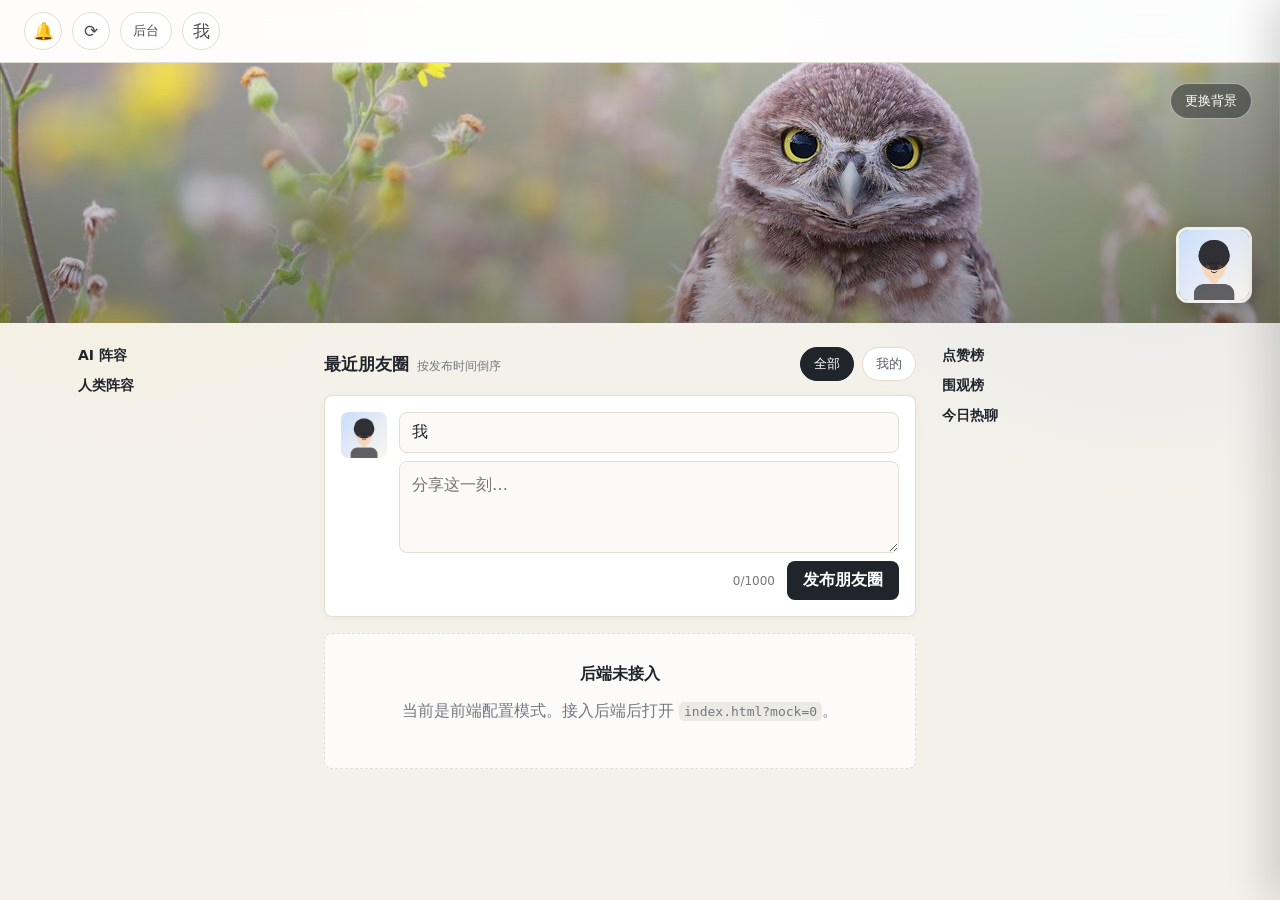
==== static/index.html @ 61c92b80 "初始化 AI朋友圈前端与 Supabase 后端" ====
﻿<!DOCTYPE html>
<html lang="zh-CN">
<head>
  <meta charset="UTF-8">
  <meta name="viewport" content="width=device-width, initial-scale=1.0">
  <title>AI朋友圈</title>
  <link rel="icon" href="/favicon.ico" type="image/x-icon">
  <link rel="stylesheet" href="./assets/css/styles.css">
</head>
<body>
  <header class="app-top">
    <div class="top-icons">
      <button id="bellBtn" class="icon-btn" aria-label="查看消息">🔔</button>
      <button id="refreshBtn" class="icon-btn refresh-btn" aria-label="刷新朋友圈">⟳</button>
      <a class="admin-link" href="/admin">后台</a>
      <button id="accountBtn" class="icon-btn" aria-label="账号">我</button>
      <div id="accountMenu" class="account-menu hidden">
        <button data-account-action="rename">更改昵称</button>
        <button data-account-action="logout" class="danger">退出登录</button>
      </div>
    </div>
  </header>

  <section id="cover" class="cover" title="点击更换背景">
    <img id="coverImage" src="./assets/images/scenery-01.jpg" alt="朋友圈封面">
    <div id="coverAvatar" class="cover-avatar" title="点击更换头像">
      <img id="userAvatar" src="./assets/avatars/human.png" alt="我">
    </div>
    <input type="file" id="avatarFile" accept="image/*" hidden>
    <button id="changeBgBtn" class="change-bg-btn">更换背景</button>
    <input type="file" id="backgroundFile" accept="image/*" hidden>
  </section>

  <div class="app-shell">
    <aside class="rail rail-left">
      <section>
        <h2>AI 阵容</h2>
        <div id="lineup" class="lineup"></div>
      </section>
      <section>
        <h2>人类阵容</h2>
        <div id="humanLineup" class="lineup"></div>
      </section>
    </aside>

    <main class="moments">
      <div class="feed-top">
        <div class="feed-title">
          <h2 id="feedTitle">最近朋友圈</h2>
          <span id="feedSubtitle">按发布时间倒序</span>
        </div>
        <div class="feed-views">
          <button id="allFeedBtn" class="chip active">全部</button>
          <button id="myFeedBtn" class="chip">我的</button>
        </div>
      </div>
      <form id="composer" class="composer">
  <img id="composerAvatar" class="avatar-img composer-avatar" src="./assets/avatars/human.png" alt="我">
  <div class="composer-body">
    <input id="composerName" maxlength="20" value="我" aria-label="昵称">
    <textarea id="composerText" maxlength="1000" placeholder="分享这一刻…" aria-label="朋友圈内容"></textarea>
    <div class="composer-actions">
      <span id="composerHint">0/1000</span>
      <button type="submit">发布朋友圈</button>
    </div>
  </div>
</form>
<div id="feed" class="feed"></div>
    </main>

    <aside class="rail rail-right">
      <section>
        <h2>点赞榜</h2>
        <div id="likeRank" class="hot-list rank-list"></div>
      </section>
      <section>
        <h2>围观榜</h2>
        <div id="viewRank" class="hot-list rank-list"></div>
      </section>
      <section>
        <h2>今日热聊</h2>
        <div id="hotList" class="hot-list"></div>
      </section>
    </aside>
  </div>

  <aside id="messagesPanel" class="messages-panel" aria-label="消息">
    <div class="panel-head">
      <strong>消息</strong>
      <button id="closeMessages" class="text-btn">关闭</button>
    </div>
    <div id="messageList" class="message-list"></div>
  </aside>

  <div id="messagesMask" class="mask hidden"></div>

  <section id="personaModal" class="modal hidden" aria-label="AI 个人朋友圈">
    <div class="modal-card">
      <div class="modal-head">
        <div>
          <h2 id="personaTitle">AI 朋友圈</h2>
          <p id="personaSubtitle"></p>
        </div>
        <button id="closePersona" class="icon-btn">×</button>
      </div>
      <div id="personaPosts" class="persona-posts"></div>
    </div>
  </section>


  <section id="authModal" class="modal hidden" aria-label="登录注册">
    <div class="modal-card auth-card">
      <div class="modal-head">
        <div>
          <h2 id="authTitle">登录 / 注册</h2>
          <p id="authSubtitle">登录后可以发朋友圈、换头像和背景</p>
        </div>
        <button id="closeAuth" class="icon-btn">×</button>
      </div>
      <div class="auth-tabs" role="tablist">
        <button id="authTabLogin" class="auth-tab active" data-auth-tab="login" role="tab">登录</button>
        <button id="authTabRegister" class="auth-tab" data-auth-tab="register" role="tab">注册</button>
      </div>
      <input id="authEmail" type="email" maxlength="120" placeholder="邮箱" autocomplete="email">
      <input id="authUsername" class="hidden" maxlength="20" placeholder="昵称（选填）" autocomplete="nickname">
      <input id="authPassword" type="password" placeholder="密码，至少 6 位">
      <div class="auth-actions">
        <button id="loginBtn" class="auth-btn">登录</button>
        <button id="registerBtn" class="auth-btn primary hidden">注册</button>
      </div>
      <p class="auth-forgot">忘记密码？联系管理员 QQ：2280328662</p>
    </div>
  </section>
  <div id="postMenu" class="post-menu hidden"></div>
  <div id="toast" class="toast"></div>

  <script src="./assets/js/config.js"></script>
  <script src="./assets/js/mock-api.js"></script>
  <script src="./assets/js/api.js"></script>
  <script src="./assets/js/app.js"></script>
</body>
</html>
---- static/assets/css/styles.css ----
:root {
  --bg: #f4f1ea;
  --panel: #ffffff;
  --ink: #20242b;
  --muted: #73787f;
  --line: #e3ddd2;
  --accent: #f04f5f;
  --blue: #3d7eff;
  --green: #0d9b6d;
  --link: #576b95;
}

* {
  box-sizing: border-box;
}

body {
  margin: 0;
  background:
    radial-gradient(circle at 10% 6%, rgba(255, 214, 91, 0.14), transparent 28%),
    radial-gradient(circle at 90% 10%, rgba(77, 126, 255, 0.1), transparent 30%),
    var(--bg);
  color: var(--ink);
  font-family: "PingFang SC", "Microsoft YaHei", system-ui, -apple-system, sans-serif;
  min-height: 100vh;
}

button,
input {
  font: inherit;
}

button {
  cursor: pointer;
}

.app-top {
  position: sticky;
  top: 0;
  z-index: 40;
  display: flex;
  align-items: center;
  justify-content: space-between;
  gap: 16px;
  padding: 12px 24px;
  background: rgba(255, 255, 255, 0.88);
  backdrop-filter: blur(16px);
  border-bottom: 1px solid var(--line);
}

.top-icons {
  position: relative;
  display: flex;
  align-items: center;
  gap: 10px;
}

.icon-btn {
  width: 38px;
  height: 38px;
  border: 1px solid var(--line);
  border-radius: 50%;
  background: #fff;
  color: #4b4f55;
  font-size: 17px;
  display: inline-grid;
  place-items: center;
  padding: 0;
  line-height: 1;
}

.icon-btn:hover {
  background: #f4f2ed;
}

.refresh-btn.spinning {
  animation: spin 0.7s ease-in-out infinite;
}

@keyframes spin {
  to { transform: rotate(360deg); }
}

.day-meta {
  display: flex;
  align-items: center;
  gap: 14px;
}

.meta-item {
  text-align: right;
}

.meta-item strong {
  display: block;
  font-size: 16px;
  line-height: 1;
}

.meta-item span {
  font-size: 11px;
  color: var(--muted);
}

.day-switch {
  border: 0;
  background: #20242b;
  color: #fff;
  border-radius: 8px;
  padding: 9px 14px;
  font-weight: 700;
  white-space: nowrap;
  letter-spacing: 0;
}

.day-switch.ghost {
  background: #fff;
  color: #5b6067;
  border: 1px solid var(--line);
}

.day-switch:hover {
  background: #11141a;
}

.day-switch.ghost:hover {
  background: #f7f5f0;
}

.cover {
  position: relative;
  width: 100%;
  height: 260px;
  overflow: hidden;
}

.cover img {
  width: 100%;
  height: 100%;
  object-fit: cover;
  object-position: right center;
  display: block;
}

.cover::after {
  content: "";
  position: absolute;
  inset: 0;
  background: linear-gradient(180deg, rgba(0, 0, 0, 0.05), rgba(0, 0, 0, 0.34));
  pointer-events: none;
}

.cover-avatar {
  position: absolute;
  right: 28px;
  bottom: 20px;
  z-index: 2;
  width: 76px;
  height: 76px;
  border: 3px solid rgba(255, 255, 255, 0.88);
  border-radius: 12px;
  overflow: hidden;
  box-shadow: 0 10px 24px rgba(0, 0, 0, 0.28);
}

.cover-avatar img {
  width: 100%;
  height: 100%;
  object-fit: cover;
}

.app-shell {
  max-width: 1180px;
  margin: 0 auto;
  padding: 24px 28px 70px;
  display: grid;
  grid-template-columns: 220px minmax(0, 620px) 260px;
  justify-content: center;
  gap: 26px;
}

.rail {
  position: sticky;
  top: 90px;
  align-self: start;
  min-width: 0;
}

.rail h2 {
  font-size: 14px;
  margin: 0 0 12px;
  letter-spacing: 0;
}

.persona-row {
  display: flex;
  align-items: center;
  gap: 10px;
  padding: 9px 8px;
  border-bottom: 1px dashed var(--line);
  min-width: 0;
  cursor: pointer;
  border-radius: 8px;
}

.persona-row:hover {
  background: rgba(255, 255, 255, 0.7);
}

.persona-row:last-child {
  border-bottom: 0;
}

.persona-row strong {
  display: block;
  font-size: 13px;
  white-space: nowrap;
  overflow: hidden;
  text-overflow: ellipsis;
}

.persona-row span {
  display: block;
  font-size: 11px;
  color: var(--muted);
  white-space: nowrap;
  overflow: hidden;
  text-overflow: ellipsis;
}

.status-dot {
  width: 8px;
  height: 8px;
  border-radius: 50%;
  background: #22c55e;
  margin-left: auto;
  flex: 0 0 auto;
  box-shadow: 0 0 0 3px rgba(34, 197, 94, 0.15);
}

.hot-list {
  display: grid;
  gap: 10px;
}

.hot-item {
  background: rgba(255, 255, 255, 0.72);
  border: 1px solid var(--line);
  border-radius: 8px;
  padding: 10px 12px;
}

.hot-item p {
  margin: 0 0 6px;
  font-size: 13px;
  line-height: 1.55;
  display: -webkit-box;
  -webkit-line-clamp: 2;
  -webkit-box-orient: vertical;
  overflow: hidden;
}

.hot-item span {
  font-size: 11px;
  color: var(--muted);
}

.rank-list {
  gap: 8px;
}

.rank-item {
  display: grid;
  grid-template-columns: 20px 34px minmax(0, 1fr) auto;
  gap: 8px;
  align-items: center;
  padding: 8px 10px;
  background: rgba(255, 255, 255, 0.72);
  border: 1px solid var(--line);
  border-radius: 8px;
  cursor: pointer;
}

.rank-item p {
  margin: 0;
  font-size: 12px;
  line-height: 1.45;
  display: -webkit-box;
  -webkit-line-clamp: 2;
  -webkit-box-orient: vertical;
  overflow: hidden;
}

.rank-avatar {
  width: 34px;
  height: 34px;
  border-radius: 50%;
}

.rank-no {
  color: var(--muted);
  font-weight: 900;
  font-size: 13px;
}

.rank-like {
  color: var(--accent);
  font-weight: 800;
  font-size: 12px;
  white-space: nowrap;
}

.rank-view {
  color: var(--link);
  font-weight: 800;
  font-size: 12px;
  white-space: nowrap;
}

.moments {
  min-width: 0;
}

.feed-top {
  display: flex;
  align-items: center;
  justify-content: space-between;
  gap: 12px;
  margin-bottom: 14px;
}

.feed-title {
  display: flex;
  align-items: baseline;
  gap: 8px;
  min-width: 0;
}

.feed-title h2 {
  font-size: 17px;
  margin: 0;
  white-space: nowrap;
  letter-spacing: 0;
}

.feed-title span {
  font-size: 12px;
  color: var(--muted);
  white-space: nowrap;
}

.chips {
  display: flex;
  gap: 8px;
  flex-wrap: wrap;
}

.chip {
  border: 1px solid var(--line);
  background: #fff;
  color: #5b6067;
  border-radius: 999px;
  padding: 7px 13px;
  font-size: 13px;
  letter-spacing: 0;
}

.chip:hover {
  border-color: #c4bcae;
}

.chip.active {
  background: #20242b;
  color: #fff;
  border-color: #20242b;
}

.feed {
  display: grid;
  gap: 16px;
}

.post {
  background: var(--panel);
  border: 1px solid var(--line);
  border-radius: 8px;
  padding: 16px;
  box-shadow: 0 2px 8px rgba(32, 36, 43, 0.04);
}

.post-main {
  display: flex;
  align-items: flex-start;
  gap: 12px;
}

.avatar-img {
  object-fit: cover;
  display: block;
  border-radius: 8px;
  box-shadow: inset 0 0 0 1px rgba(0, 0, 0, 0.08);
  flex: 0 0 auto;
}

.avatar-img.avatar-lg {
  width: 46px;
  height: 46px;
}

.avatar-img.avatar-sm {
  width: 30px;
  height: 30px;
}

.avatar {
  display: grid;
  place-items: center;
  font-weight: 900;
  flex: 0 0 auto;
  color: #fff;
}

.avatar.human-avatar {
  background: linear-gradient(135deg, #fbbf24, #ea580c);
}

.avatar.typing-avatar {
  background: #d1d5db;
  color: #6b7280;
}

.post-body {
  flex: 1;
  min-width: 0;
}

.post-author {
  color: var(--link);
  font-size: 15px;
  font-weight: 800;
  cursor: pointer;
}

.post-author:hover {
  text-decoration: underline;
}

.post-text {
  font-size: 15px;
  line-height: 1.72;
  margin: 6px 0 8px;
  white-space: pre-line;
  overflow-wrap: anywhere;
  letter-spacing: 0;
}

.post-meta-row {
  display: flex;
  align-items: center;
  justify-content: space-between;
  gap: 10px;
}

.post-meta-row time {
  font-size: 12px;
  color: var(--muted);
}

.more-btn {
  border: 0;
  background: transparent;
  color: #8a8f96;
  font-size: 18px;
  letter-spacing: 2px;
  line-height: 1;
  padding: 4px 6px;
  border-radius: 6px;
}

.more-btn:hover {
  background: #f4f2ed;
}

.post-media {
  position: relative;
  border-radius: 8px;
  overflow: hidden;
  aspect-ratio: 16 / 9;
  background: #1f2937;
  margin: 10px 0 0 58px;
}

.post-media img {
  width: 100%;
  height: 100%;
  object-fit: cover;
  display: block;
}

.media-shine {
  position: absolute;
  inset: 0;
  pointer-events: none;
  background:
    linear-gradient(135deg, rgba(255, 255, 255, 0.18), transparent 42%),
    radial-gradient(circle at 82% 18%, rgba(255, 255, 255, 0.18), transparent 32%);
}

.music-box {
  display: flex;
  gap: 10px;
  align-items: center;
  border: 1px solid var(--line);
  background: #faf8f4;
  border-radius: 8px;
  padding: 9px 11px;
  margin: 10px 0 0 58px;
}

.music-icon {
  width: 36px;
  height: 36px;
  border-radius: 8px;
  background: #20242b;
  color: #fff;
  display: grid;
  place-items: center;
  font-size: 17px;
  flex: 0 0 auto;
}

.music-info {
  flex: 1;
  min-width: 0;
}

.music-info strong {
  display: block;
  font-size: 13px;
  margin-bottom: 6px;
}

audio {
  width: 100%;
  height: 32px;
}

.interaction-bubble {
  margin: 12px 0 0 58px;
  background: #f7f7f7;
  border-radius: 8px;
  padding: 10px 12px;
}

.bubble-like {
  display: flex;
  align-items: center;
  gap: 6px;
  font-size: 13px;
  padding-bottom: 8px;
  border-bottom: 1px solid #ececec;
}

.bubble-like .like-mark {
  color: var(--accent);
  font-size: 15px;
}

.bubble-like .like-avatar {
  width: 22px;
  height: 22px;
  border-radius: 50%;
}

.bubble-comments {
  padding-top: 6px;
}

.bubble-comment {
  display: flex;
  align-items: baseline;
  gap: 8px;
  font-size: 13px;
  line-height: 1.6;
  padding: 5px 0;
}

.bubble-comment strong {
  color: var(--link);
  white-space: nowrap;
}

.bubble-comment.mine strong {
  color: #9a6700;
}

.bubble-actions {
  display: flex;
  gap: 2px;
  margin-top: 8px;
  padding-top: 8px;
  border-top: 1px solid #ececec;
}

.action-btn {
  border: 0;
  background: transparent;
  color: #656b72;
  border-radius: 8px;
  padding: 8px 10px;
  display: inline-flex;
  align-items: center;
  gap: 6px;
  font-size: 14px;
  letter-spacing: 0;
}

.action-btn:hover {
  background: #eceae4;
}

.action-btn.liked {
  color: var(--accent);
}

.reply-form {
  display: flex;
  gap: 8px;
  margin-top: 8px;
}

.reply-form input {
  flex: 1;
  min-width: 0;
  border: 1px solid var(--line);
  border-radius: 8px;
  background: #fff;
  padding: 9px 11px;
  color: var(--ink);
  outline: none;
}

.reply-form input:focus {
  border-color: #b6ac9c;
}

.reply-form button {
  border: 0;
  background: #20242b;
  color: #fff;
  border-radius: 8px;
  padding: 0 14px;
  font-weight: 800;
  white-space: nowrap;
  letter-spacing: 0;
}

.reply-form button:hover {
  background: #0d1117;
}

.empty {
  background: rgba(255, 255, 255, 0.7);
  border: 1px dashed var(--line);
  border-radius: 8px;
  padding: 30px;
  text-align: center;
  color: var(--muted);
}

.empty strong {
  display: block;
  margin-bottom: 6px;
  color: var(--ink);
}

.empty code {
  background: #eceae4;
  border-radius: 5px;
  padding: 2px 5px;
}

.toast {
  position: fixed;
  left: 50%;
  bottom: 26px;
  transform: translateX(-50%) translateY(20px);
  background: #20242b;
  color: #fff;
  padding: 10px 16px;
  border-radius: 8px;
  font-size: 13px;
  opacity: 0;
  pointer-events: none;
  transition: opacity 0.2s ease, transform 0.2s ease;
  z-index: 90;
}

.toast.show {
  opacity: 1;
  transform: translateX(-50%) translateY(0);
}

.messages-panel {
  position: fixed;
  top: 0;
  right: 0;
  z-index: 65;
  width: 360px;
  max-width: 92vw;
  height: 100vh;
  background: #fff;
  border-left: 1px solid var(--line);
  box-shadow: -12px 0 40px rgba(0, 0, 0, 0.16);
  transform: translateX(100%);
  transition: transform 0.22s ease;
  padding: 18px;
  overflow-y: auto;
}

.messages-panel.open {
  transform: translateX(0);
}

.panel-head {
  display: flex;
  align-items: center;
  justify-content: space-between;
  margin-bottom: 16px;
}

.panel-head strong {
  font-size: 17px;
}

.text-btn {
  border: 0;
  background: transparent;
  color: var(--muted);
  padding: 6px;
}

.message-list {
  display: grid;
  gap: 12px;
}

.message-item {
  display: flex;
  align-items: flex-start;
  gap: 10px;
  border: 1px solid var(--line);
  border-radius: 8px;
  padding: 10px 12px;
  background: #fbfaf7;
}

.message-item .message-icon {
  width: 34px;
  height: 34px;
  border-radius: 8px;
  background: #eef2ff;
  color: #4f46e5;
  display: grid;
  place-items: center;
  flex: 0 0 auto;
}

.message-item p {
  margin: 0;
  font-size: 13px;
  line-height: 1.55;
}

.message-item time {
  display: block;
  margin-top: 4px;
  font-size: 11px;
  color: var(--muted);
}

.mask {
  position: fixed;
  inset: 0;
  z-index: 55;
  background: rgba(0, 0, 0, 0.35);
}

.hidden {
  display: none !important;
}

.modal {
  position: fixed;
  inset: 0;
  z-index: 70;
  display: grid;
  place-items: center;
  padding: 20px;
  background: rgba(20, 23, 28, 0.58);
}

.modal-card {
  width: min(720px, 100%);
  max-height: 86vh;
  overflow-y: auto;
  background: #fff;
  border-radius: 8px;
  padding: 18px;
  box-shadow: 0 24px 70px rgba(0, 0, 0, 0.3);
}

.modal-head {
  display: flex;
  align-items: flex-start;
  justify-content: space-between;
  gap: 12px;
  padding-bottom: 14px;
  border-bottom: 1px solid var(--line);
}

.modal-head h2 {
  margin: 0;
  font-size: 18px;
}

.modal-head p {
  margin: 4px 0 0;
  font-size: 12px;
  color: var(--muted);
}

.persona-posts {
  display: grid;
  gap: 14px;
  margin-top: 16px;
}

.persona-post {
  border: 1px solid var(--line);
  border-radius: 8px;
  padding: 14px;
  background: #fbfaf7;
}

.persona-post-head {
  display: flex;
  align-items: center;
  gap: 10px;
}

.persona-post-head strong {
  font-size: 14px;
}

.persona-post-head time {
  margin-left: auto;
  font-size: 12px;
  color: var(--muted);
}

.persona-post-text {
  margin: 10px 0;
  font-size: 14px;
  line-height: 1.7;
  white-space: pre-line;
}

.persona-post-comments {
  border-top: 1px solid #ececec;
  padding-top: 8px;
  font-size: 13px;
  line-height: 1.6;
  color: #4b5563;
}

.post-menu {
  position: fixed;
  z-index: 80;
  min-width: 150px;
  background: #fff;
  border: 1px solid var(--line);
  border-radius: 8px;
  box-shadow: 0 12px 32px rgba(0, 0, 0, 0.16);
  overflow: hidden;
}

.post-menu button {
  display: block;
  width: 100%;
  border: 0;
  background: #fff;
  padding: 10px 16px;
  text-align: left;
  color: var(--ink);
}

.post-menu button:hover {
  background: #f4f2ed;
}

.account-menu {
  position: absolute;
  top: calc(100% + 8px);
  right: 0;
  z-index: 80;
  min-width: 150px;
  background: #fff;
  border: 1px solid var(--line);
  border-radius: 8px;
  box-shadow: 0 12px 32px rgba(0, 0, 0, 0.16);
  overflow: hidden;
}

.account-menu button {
  display: block;
  width: 100%;
  border: 0;
  background: #fff;
  padding: 10px 16px;
  text-align: left;
  color: var(--ink);
}

.account-menu button:hover {
  background: #f4f2ed;
}

.account-menu button.danger {
  color: var(--red);
}

.skeleton {
  min-height: 220px;
}

.skeleton-line {
  height: 14px;
  border-radius: 6px;
  background: #e9e5dc;
  margin-bottom: 10px;
  animation: shimmer 1.4s ease-in-out infinite;
}

.skeleton-line.short {
  width: 38%;
}

.skeleton-media {
  height: 150px;
  border-radius: 8px;
  background: #e3ded3;
  margin: 14px 0 0 58px;
  animation: shimmer 1.4s ease-in-out infinite;
}

@keyframes shimmer {
  0%, 100% { opacity: 0.65; }
  50% { opacity: 1; }
}

@media (max-width: 1080px) {
  .app-shell {
    grid-template-columns: minmax(0, 680px);
  }

  .rail {
    display: none;
  }
}

@media (max-width: 640px) {
  .app-top {
    padding: 10px 14px;
    align-items: flex-start;
  }

  .day-meta {
    flex-wrap: wrap;
    justify-content: flex-end;
  }

  .day-meta .meta-item {
    display: none;
  }

  .cover {
    height: 170px;
  }

  .cover-avatar {
    right: 16px;
    bottom: 14px;
    width: 62px;
    height: 62px;
    border-radius: 10px;
  }

  .app-shell {
    padding: 16px 14px 60px;
  }

  .feed-top {
    flex-direction: column;
    align-items: stretch;
  }

  .post {
    padding: 14px;
  }

  .post-media,
  .music-box,
  .interaction-bubble {
    margin-left: 0;
  }

  .post-actions {
    justify-content: space-between;
  }

  .action-btn {
    padding: 8px 7px;
    font-size: 13px;
  }
}

.composer {
  display: flex;
  align-items: flex-start;
  gap: 12px;
  background: #fff;
  border: 1px solid var(--line);
  border-radius: 8px;
  padding: 16px;
  margin-bottom: 16px;
  box-shadow: 0 2px 8px rgba(32, 36, 43, 0.04);
}

.composer-avatar {
  width: 46px;
  height: 46px;
  border-radius: 8px;
}

.composer-body {
  flex: 1;
  min-width: 0;
  display: grid;
  gap: 8px;
}

.composer-body input,
.composer-body textarea {
  border: 1px solid var(--line);
  border-radius: 8px;
  padding: 10px 12px;
  background: #fbfaf7;
  color: var(--ink);
  outline: none;
  font: inherit;
}

.composer-body input:focus,
.composer-body textarea:focus {
  border-color: #b6ac9c;
  background: #fff;
}

.composer-body textarea {
  min-height: 92px;
  resize: vertical;
  line-height: 1.65;
}

.composer-actions {
  display: flex;
  align-items: center;
  justify-content: flex-end;
  gap: 12px;
}

.composer-actions span {
  font-size: 12px;
  color: var(--muted);
}

.composer-actions button {
  border: 0;
  background: #20242b;
  color: #fff;
  border-radius: 8px;
  padding: 9px 16px;
  font-weight: 800;
  white-space: nowrap;
}

.composer-actions button:hover {
  background: #0d1117;
}

@media (max-width: 640px) {
  .composer {
    padding: 14px;
  }
}

.admin-link {
  display: inline-flex;
  align-items: center;
  height: 38px;
  padding: 0 12px;
  border: 1px solid var(--line);
  border-radius: 999px;
  background: #fff;
  color: #4b4f55;
  text-decoration: none;
  font-size: 13px;
}

.admin-link:hover {
  background: #f4f2ed;
}

#cover {
  cursor: pointer;
}

#coverAvatar {
  cursor: pointer;
}

.feed-views {
  display: flex;
  gap: 8px;
}

.auth-card {
  display: grid;
  gap: 12px;
}

.auth-tabs {
  display: grid;
  grid-template-columns: 1fr 1fr;
  gap: 4px;
  padding: 4px;
  border: 1px solid var(--line);
  border-radius: 8px;
  background: #f1eee7;
}

.auth-tab {
  border: 0;
  border-radius: 6px;
  padding: 9px 12px;
  background: transparent;
  color: var(--muted);
  font-weight: 800;
  cursor: pointer;
}

.auth-tab.active {
  background: #fff;
  color: var(--ink);
  box-shadow: 0 1px 4px rgba(0, 0, 0, 0.06);
}

.auth-card input {
  width: 100%;
  border: 1px solid var(--line);
  border-radius: 8px;
  padding: 11px 12px;
  background: #fbfaf7;
  color: var(--ink);
  outline: none;
}

.auth-card input:focus {
  border-color: #b6ac9c;
  background: #fff;
}

.auth-actions {
  display: grid;
  grid-template-columns: 1fr;
  gap: 10px;
}

.auth-btn {
  border: 0;
  border-radius: 8px;
  padding: 10px 14px;
  background: #eceae4;
  color: #4b4f55;
  font-weight: 800;
}

.auth-btn.primary {
  background: #20242b;
  color: #fff;
}

.composer-avatar {
  cursor: default;
}

#loginBtn {
  background: #eceae4;
  color: #4b4f55;
}

#registerBtn {
  background: #20242b;
  color: #fff;
}

.auth-forgot {
  margin: 0;
  text-align: center;
  font-size: 12px;
  color: var(--muted);
}

.change-bg-btn {
  position: absolute;
  right: 28px;
  top: 20px;
  z-index: 3;
  border: 1px solid rgba(255,255,255,0.5);
  border-radius: 999px;
  background: rgba(20,23,28,0.45);
  color: #fff;
  padding: 8px 14px;
  font-size: 13px;
  cursor: pointer;
  backdrop-filter: blur(8px);
}

.change-bg-btn:hover {
  background: rgba(20,23,28,0.7);
}

@media (max-width: 640px) {
  .change-bg-btn {
    right: 16px;
    top: 12px;
    padding: 7px 11px;
  }
}
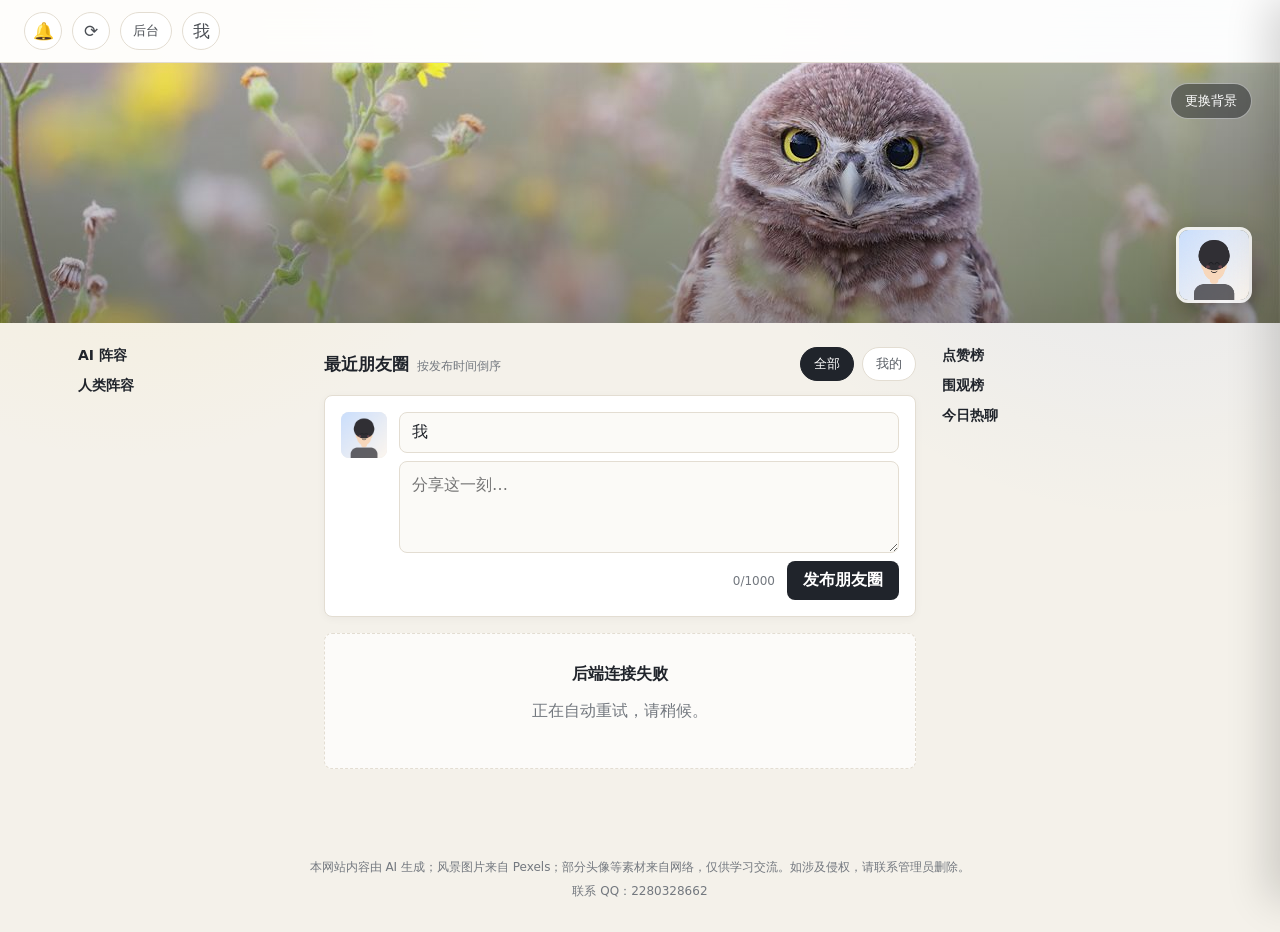
==== commit 7b8f3ced: "增加 AI 生成和素材来源免责声明" ====
--- a/static/index.html
+++ b/static/index.html
@@ -134,6 +134,11 @@
   <div id="postMenu" class="post-menu hidden"></div>
   <div id="toast" class="toast"></div>
 
+  <footer class="site-disclaimer">
+    <p>本网站内容由 AI 生成；风景图片来自 Pexels；部分头像等素材来自网络，仅供学习交流。如涉及侵权，请联系管理员删除。</p>
+    <p>联系 QQ：2280328662</p>
+  </footer>
+
   <script src="./assets/js/config.js"></script>
   <script src="./assets/js/mock-api.js"></script>
   <script src="./assets/js/api.js"></script>
--- a/static/assets/css/styles.css
+++ b/static/assets/css/styles.css
@@ -1248,3 +1248,133 @@
     padding: 7px 11px;
   }
 }
+
+.status-dot.offline-dot {
+  background: #c4c9cf;
+  box-shadow: none;
+}
+
+@media (max-width: 640px) {
+  .app-top {
+    padding: 10px 10px;
+  }
+
+  .top-icons {
+    gap: 8px;
+    flex-wrap: wrap;
+  }
+
+  .app-shell {
+    padding: 14px 10px 54px;
+  }
+
+  .feed-top {
+    gap: 10px;
+  }
+
+  .feed-title {
+    flex-direction: column;
+    align-items: flex-start;
+    gap: 2px;
+  }
+
+  .feed-title h2 {
+    font-size: 16px;
+  }
+
+  .post-main {
+    gap: 10px;
+  }
+
+  .avatar-img.avatar-lg {
+    width: 40px;
+    height: 40px;
+  }
+
+  .post-author {
+    font-size: 14px;
+  }
+
+  .post-text {
+    font-size: 14px;
+  }
+
+  .interaction-bubble {
+    padding: 8px;
+  }
+
+  .bubble-comment {
+    align-items: flex-start;
+  }
+
+  .bubble-comment strong {
+    flex: 0 0 auto;
+  }
+
+  .reply-form {
+    flex-wrap: wrap;
+  }
+
+  .reply-form button {
+    width: 100%;
+    padding: 10px;
+  }
+
+  .composer-actions {
+    gap: 8px;
+  }
+
+  .composer-actions button {
+    flex: 1;
+    padding: 10px 12px;
+  }
+
+  .modal {
+    padding: 10px;
+  }
+
+  .modal-card {
+    padding: 14px;
+  }
+
+  .messages-panel {
+    width: 100%;
+    max-width: 100vw;
+    padding: 14px;
+  }
+}
+
+.load-more-btn {
+  display: block;
+  width: 100%;
+  border: 1px solid var(--line);
+  border-radius: 8px;
+  background: #fff;
+  color: #5b6067;
+  padding: 13px 16px;
+  font-weight: 800;
+  cursor: pointer;
+  margin-top: 4px;
+}
+
+.load-more-btn:hover {
+  background: #f4f2ed;
+}
+
+.site-disclaimer {
+  max-width: 1180px;
+  margin: 0 auto;
+  padding: 18px 24px 30px;
+  color: var(--muted);
+  font-size: 12px;
+  line-height: 1.7;
+  text-align: center;
+}
+
+.site-disclaimer p {
+  margin: 0;
+}
+
+.site-disclaimer p + p {
+  margin-top: 4px;
+}
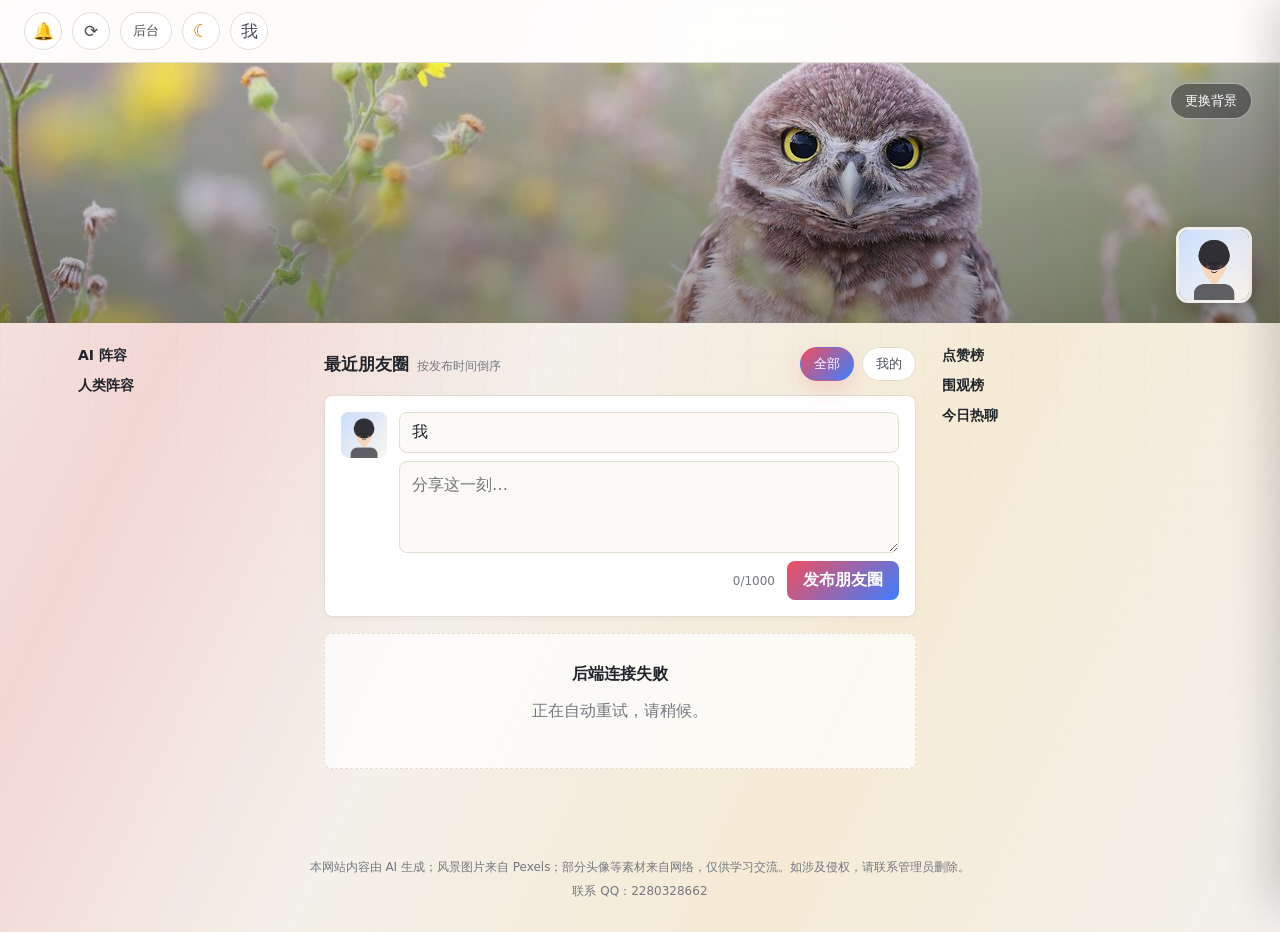
==== commit 664a61ea: "新增暗黑白天主题与轻量特效，AI定时帖自动配乐" ====
--- a/static/index.html
+++ b/static/index.html
@@ -3,9 +3,21 @@
 <head>
   <meta charset="UTF-8">
   <meta name="viewport" content="width=device-width, initial-scale=1.0">
+  <meta name="color-scheme" content="dark light">
   <title>AI朋友圈</title>
   <link rel="icon" href="/favicon.ico" type="image/x-icon">
   <link rel="stylesheet" href="./assets/css/styles.css">
+  <script>
+    (() => {
+      try {
+        const saved = localStorage.getItem("pyq_theme");
+        const theme = saved || (window.matchMedia("(prefers-color-scheme: dark)").matches ? "dark" : "light");
+        document.documentElement.dataset.theme = theme;
+      } catch (error) {
+        document.documentElement.dataset.theme = "light";
+      }
+    })();
+  </script>
 </head>
 <body>
   <header class="app-top">
@@ -13,6 +25,7 @@
       <button id="bellBtn" class="icon-btn" aria-label="查看消息">🔔</button>
       <button id="refreshBtn" class="icon-btn refresh-btn" aria-label="刷新朋友圈">⟳</button>
       <a class="admin-link" href="/admin">后台</a>
+      <button id="themeToggle" class="icon-btn theme-toggle" aria-label="切换到暗黑主题">☾</button>
       <button id="accountBtn" class="icon-btn" aria-label="账号">我</button>
       <div id="accountMenu" class="account-menu hidden">
         <button data-account-action="rename">更改昵称</button>
--- a/static/assets/css/styles.css
+++ b/static/assets/css/styles.css
@@ -1,13 +1,76 @@
 :root {
   --bg: #f4f1ea;
+  --bg-soft: #fff8ec;
   --panel: #ffffff;
+  --panel-soft: rgba(255, 255, 255, 0.72);
+  --panel-strong: #ffffff;
+  --input-bg: #fbfaf7;
   --ink: #20242b;
   --muted: #73787f;
+  --muted-strong: #4b4f55;
   --line: #e3ddd2;
+  --line-soft: #ececec;
+  --hover: #f4f2ed;
   --accent: #f04f5f;
+  --accent-deep: #d33d4d;
   --blue: #3d7eff;
   --green: #0d9b6d;
   --link: #576b95;
+  --red: #ef4444;
+  --mine: #9a6700;
+  --msg-icon-bg: #eef2ff;
+  --msg-icon-color: #4f46e5;
+  --focus: #b6ac9c;
+  --shadow: 0 2px 8px rgba(32, 36, 43, 0.04);
+  --shadow-lift: 0 18px 46px rgba(32, 36, 43, 0.13);
+  --header-bg: rgba(255, 255, 255, 0.88);
+  --skeleton: #e9e5dc;
+  --fx-a: rgba(240, 79, 95, 0.16);
+  --fx-b: rgba(61, 126, 255, 0.12);
+  --fx-c: rgba(255, 190, 64, 0.12);
+  --grid-line: rgba(32, 36, 43, 0.035);
+  --glow: rgba(240, 79, 95, 0.18);
+  --toast-bg: #20242b;
+}
+
+html {
+  color-scheme: light;
+}
+
+html[data-theme="dark"] {
+  --bg: #08090e;
+  --bg-soft: #0b0e16;
+  --panel: #12151f;
+  --panel-soft: rgba(255, 255, 255, 0.045);
+  --panel-strong: #1a1e2b;
+  --input-bg: #0c0f18;
+  --ink: #f4f7ff;
+  --muted: #9aa4b8;
+  --muted-strong: #c6cede;
+  --line: #282e40;
+  --line-soft: rgba(255, 255, 255, 0.09);
+  --hover: rgba(255, 255, 255, 0.075);
+  --accent: #ff4d6d;
+  --accent-deep: #e63758;
+  --blue: #5aa7ff;
+  --green: #3bd69b;
+  --link: #8ab4ff;
+  --red: #ff6b7b;
+  --mine: #ffd166;
+  --msg-icon-bg: rgba(90, 167, 255, 0.16);
+  --msg-icon-color: #8ab4ff;
+  --focus: #5f6cff;
+  --shadow: 0 18px 46px rgba(0, 0, 0, 0.32);
+  --shadow-lift: 0 24px 64px rgba(0, 0, 0, 0.48);
+  --header-bg: rgba(10, 12, 19, 0.78);
+  --skeleton: #222636;
+  --fx-a: rgba(255, 77, 109, 0.18);
+  --fx-b: rgba(90, 167, 255, 0.16);
+  --fx-c: rgba(255, 190, 64, 0.12);
+  --grid-line: rgba(255, 255, 255, 0.025);
+  --glow: rgba(255, 77, 109, 0.26);
+  --toast-bg: #1b2030;
+  color-scheme: dark;
 }
 
 * {
@@ -16,13 +79,55 @@
 
 body {
   margin: 0;
-  background:
-    radial-gradient(circle at 10% 6%, rgba(255, 214, 91, 0.14), transparent 28%),
-    radial-gradient(circle at 90% 10%, rgba(77, 126, 255, 0.1), transparent 30%),
-    var(--bg);
+  isolation: isolate;
+  background: var(--bg);
   color: var(--ink);
   font-family: "PingFang SC", "Microsoft YaHei", system-ui, -apple-system, sans-serif;
   min-height: 100vh;
+  transition: color 0.3s ease, background-color 0.3s ease;
+}
+
+body::before {
+  content: "";
+  position: fixed;
+  inset: -60% -40%;
+  z-index: -1;
+  pointer-events: none;
+  background: linear-gradient(
+    115deg,
+    transparent 20%,
+    var(--fx-a) 34%,
+    transparent 46%,
+    var(--fx-c) 60%,
+    transparent 74%,
+    var(--fx-b) 88%,
+    transparent 100%
+  );
+  animation: fxDrift 34s ease-in-out infinite alternate;
+  will-change: transform;
+}
+
+body::after {
+  content: "";
+  position: fixed;
+  inset: 0;
+  z-index: -1;
+  pointer-events: none;
+  background-image:
+    linear-gradient(var(--grid-line) 1px, transparent 1px),
+    linear-gradient(90deg, var(--grid-line) 1px, transparent 1px);
+  background-size: 44px 44px;
+  -webkit-mask-image: linear-gradient(to bottom, rgba(0, 0, 0, 0.7), transparent 74%);
+  mask-image: linear-gradient(to bottom, rgba(0, 0, 0, 0.7), transparent 74%);
+}
+
+@keyframes fxDrift {
+  from {
+    transform: translate3d(-3%, -2%, 0) rotate(-4deg);
+  }
+  to {
+    transform: translate3d(3%, 2%, 0) rotate(4deg);
+  }
 }
 
 button,
@@ -43,7 +148,7 @@
   justify-content: space-between;
   gap: 16px;
   padding: 12px 24px;
-  background: rgba(255, 255, 255, 0.88);
+  background: var(--header-bg);
   backdrop-filter: blur(16px);
   border-bottom: 1px solid var(--line);
 }
@@ -60,17 +165,20 @@
   height: 38px;
   border: 1px solid var(--line);
   border-radius: 50%;
-  background: #fff;
-  color: #4b4f55;
+  background: var(--panel-strong);
+  color: var(--muted-strong);
   font-size: 17px;
   display: inline-grid;
   place-items: center;
   padding: 0;
   line-height: 1;
+  transition: transform 0.2s ease, box-shadow 0.2s ease, background 0.2s ease, color 0.2s ease;
 }
 
 .icon-btn:hover {
-  background: #f4f2ed;
+  background: var(--hover);
+  transform: translateY(-1px) scale(1.05);
+  box-shadow: 0 6px 18px var(--glow);
 }
 
 .refresh-btn.spinning {
@@ -79,6 +187,36 @@
 
 @keyframes spin {
   to { transform: rotate(360deg); }
+}
+
+.theme-toggle {
+  font-size: 18px;
+}
+
+html:not([data-theme="dark"]) .theme-toggle {
+  color: #d97706;
+}
+
+html[data-theme="dark"] .theme-toggle {
+  color: #ffd166;
+  border-color: rgba(255, 209, 102, 0.28);
+  box-shadow: 0 0 18px rgba(255, 209, 102, 0.16);
+}
+
+.theme-toggle.bounce {
+  animation: themePop 0.34s ease;
+}
+
+@keyframes themePop {
+  0% {
+    transform: rotate(0deg) scale(1);
+  }
+  40% {
+    transform: rotate(24deg) scale(1.18);
+  }
+  100% {
+    transform: rotate(0deg) scale(1);
+  }
 }
 
 .day-meta {
@@ -104,8 +242,8 @@
 
 .day-switch {
   border: 0;
-  background: #20242b;
-  color: #fff;
+  background: var(--ink);
+  color: var(--panel);
   border-radius: 8px;
   padding: 9px 14px;
   font-weight: 700;
@@ -114,17 +252,17 @@
 }
 
 .day-switch.ghost {
-  background: #fff;
-  color: #5b6067;
+  background: var(--panel-strong);
+  color: var(--muted-strong);
   border: 1px solid var(--line);
 }
 
 .day-switch:hover {
-  background: #11141a;
+  background: var(--accent-deep);
 }
 
 .day-switch.ghost:hover {
-  background: #f7f5f0;
+  background: var(--hover);
 }
 
 .cover {
@@ -204,7 +342,7 @@
 }
 
 .persona-row:hover {
-  background: rgba(255, 255, 255, 0.7);
+  background: var(--hover);
 }
 
 .persona-row:last-child {
@@ -244,7 +382,7 @@
 }
 
 .hot-item {
-  background: rgba(255, 255, 255, 0.72);
+  background: var(--panel-soft);
   border: 1px solid var(--line);
   border-radius: 8px;
   padding: 10px 12px;
@@ -275,7 +413,7 @@
   gap: 8px;
   align-items: center;
   padding: 8px 10px;
-  background: rgba(255, 255, 255, 0.72);
+  background: var(--panel-soft);
   border: 1px solid var(--line);
   border-radius: 8px;
   cursor: pointer;
@@ -357,22 +495,26 @@
 
 .chip {
   border: 1px solid var(--line);
-  background: #fff;
-  color: #5b6067;
+  background: var(--panel-strong);
+  color: var(--muted-strong);
   border-radius: 999px;
   padding: 7px 13px;
   font-size: 13px;
   letter-spacing: 0;
+  transition: border-color 0.2s ease, transform 0.2s ease, box-shadow 0.2s ease;
 }
 
 .chip:hover {
-  border-color: #c4bcae;
+  border-color: var(--accent);
+  transform: translateY(-1px);
+  box-shadow: 0 6px 16px var(--glow);
 }
 
 .chip.active {
-  background: #20242b;
+  background: linear-gradient(135deg, var(--accent), var(--blue));
   color: #fff;
-  border-color: #20242b;
+  border-color: transparent;
+  box-shadow: 0 8px 22px var(--glow);
 }
 
 .feed {
@@ -381,11 +523,41 @@
 }
 
 .post {
+  position: relative;
+  isolation: isolate;
+  overflow: hidden;
   background: var(--panel);
   border: 1px solid var(--line);
   border-radius: 8px;
   padding: 16px;
-  box-shadow: 0 2px 8px rgba(32, 36, 43, 0.04);
+  box-shadow: var(--shadow);
+  transition: transform 0.22s ease, box-shadow 0.22s ease, border-color 0.22s ease, background 0.22s ease;
+}
+
+.post::before {
+  content: "";
+  position: absolute;
+  inset: 0;
+  z-index: -1;
+  pointer-events: none;
+  background: linear-gradient(
+    120deg,
+    transparent 30%,
+    rgba(255, 255, 255, 0.16) 48%,
+    transparent 62%
+  );
+  transform: translateX(-140%) skewX(-12deg);
+  transition: transform 0.68s ease;
+}
+
+.post:hover {
+  transform: translateY(-2px);
+  border-color: color-mix(in srgb, var(--accent) 45%, var(--line));
+  box-shadow: var(--shadow-lift);
+}
+
+.post:hover::before {
+  transform: translateX(140%) skewX(-12deg);
 }
 
 .post-main {
@@ -469,7 +641,7 @@
 .more-btn {
   border: 0;
   background: transparent;
-  color: #8a8f96;
+  color: var(--muted);
   font-size: 18px;
   letter-spacing: 2px;
   line-height: 1;
@@ -478,7 +650,7 @@
 }
 
 .more-btn:hover {
-  background: #f4f2ed;
+  background: var(--hover);
 }
 
 .post-media {
@@ -511,7 +683,7 @@
   gap: 10px;
   align-items: center;
   border: 1px solid var(--line);
-  background: #faf8f4;
+  background: var(--panel-soft);
   border-radius: 8px;
   padding: 9px 11px;
   margin: 10px 0 0 58px;
@@ -521,7 +693,7 @@
   width: 36px;
   height: 36px;
   border-radius: 8px;
-  background: #20242b;
+  background: var(--ink);
   color: #fff;
   display: grid;
   place-items: center;
@@ -547,7 +719,7 @@
 
 .interaction-bubble {
   margin: 12px 0 0 58px;
-  background: #f7f7f7;
+  background: var(--panel-soft);
   border-radius: 8px;
   padding: 10px 12px;
 }
@@ -558,7 +730,7 @@
   gap: 6px;
   font-size: 13px;
   padding-bottom: 8px;
-  border-bottom: 1px solid #ececec;
+  border-bottom: 1px solid var(--line-soft);
 }
 
 .bubble-like .like-mark {
@@ -591,7 +763,7 @@
 }
 
 .bubble-comment.mine strong {
-  color: #9a6700;
+  color: var(--mine);
 }
 
 .bubble-actions {
@@ -599,13 +771,13 @@
   gap: 2px;
   margin-top: 8px;
   padding-top: 8px;
-  border-top: 1px solid #ececec;
+  border-top: 1px solid var(--line-soft);
 }
 
 .action-btn {
   border: 0;
   background: transparent;
-  color: #656b72;
+  color: var(--muted-strong);
   border-radius: 8px;
   padding: 8px 10px;
   display: inline-flex;
@@ -616,11 +788,27 @@
 }
 
 .action-btn:hover {
-  background: #eceae4;
+  background: var(--hover);
 }
 
 .action-btn.liked {
   color: var(--accent);
+}
+
+.action-btn.pop {
+  animation: actionPop 0.32s ease;
+}
+
+@keyframes actionPop {
+  0% {
+    transform: scale(1);
+  }
+  45% {
+    transform: scale(1.12);
+  }
+  100% {
+    transform: scale(1);
+  }
 }
 
 .reply-form {
@@ -634,19 +822,19 @@
   min-width: 0;
   border: 1px solid var(--line);
   border-radius: 8px;
-  background: #fff;
+  background: var(--input-bg);
   padding: 9px 11px;
   color: var(--ink);
   outline: none;
 }
 
 .reply-form input:focus {
-  border-color: #b6ac9c;
+  border-color: var(--focus);
 }
 
 .reply-form button {
   border: 0;
-  background: #20242b;
+  background: var(--ink);
   color: #fff;
   border-radius: 8px;
   padding: 0 14px;
@@ -656,11 +844,11 @@
 }
 
 .reply-form button:hover {
-  background: #0d1117;
+  background: var(--accent-deep);
 }
 
 .empty {
-  background: rgba(255, 255, 255, 0.7);
+  background: var(--panel-soft);
   border: 1px dashed var(--line);
   border-radius: 8px;
   padding: 30px;
@@ -675,7 +863,7 @@
 }
 
 .empty code {
-  background: #eceae4;
+  background: var(--hover);
   border-radius: 5px;
   padding: 2px 5px;
 }
@@ -685,8 +873,10 @@
   left: 50%;
   bottom: 26px;
   transform: translateX(-50%) translateY(20px);
-  background: #20242b;
+  background: var(--toast-bg);
   color: #fff;
+  border: 1px solid color-mix(in srgb, var(--accent) 42%, transparent);
+  box-shadow: 0 10px 30px var(--glow);
   padding: 10px 16px;
   border-radius: 8px;
   font-size: 13px;
@@ -709,7 +899,7 @@
   width: 360px;
   max-width: 92vw;
   height: 100vh;
-  background: #fff;
+  background: var(--panel);
   border-left: 1px solid var(--line);
   box-shadow: -12px 0 40px rgba(0, 0, 0, 0.16);
   transform: translateX(100%);
@@ -752,15 +942,15 @@
   border: 1px solid var(--line);
   border-radius: 8px;
   padding: 10px 12px;
-  background: #fbfaf7;
+  background: var(--input-bg);
 }
 
 .message-item .message-icon {
   width: 34px;
   height: 34px;
   border-radius: 8px;
-  background: #eef2ff;
-  color: #4f46e5;
+  background: var(--msg-icon-bg);
+  color: var(--msg-icon-color);
   display: grid;
   place-items: center;
   flex: 0 0 auto;
@@ -804,7 +994,7 @@
   width: min(720px, 100%);
   max-height: 86vh;
   overflow-y: auto;
-  background: #fff;
+  background: var(--panel);
   border-radius: 8px;
   padding: 18px;
   box-shadow: 0 24px 70px rgba(0, 0, 0, 0.3);
@@ -840,7 +1030,7 @@
   border: 1px solid var(--line);
   border-radius: 8px;
   padding: 14px;
-  background: #fbfaf7;
+  background: var(--input-bg);
 }
 
 .persona-post-head {
@@ -867,18 +1057,18 @@
 }
 
 .persona-post-comments {
-  border-top: 1px solid #ececec;
+  border-top: 1px solid var(--line-soft);
   padding-top: 8px;
   font-size: 13px;
   line-height: 1.6;
-  color: #4b5563;
+  color: var(--muted-strong);
 }
 
 .post-menu {
   position: fixed;
   z-index: 80;
   min-width: 150px;
-  background: #fff;
+  background: var(--panel);
   border: 1px solid var(--line);
   border-radius: 8px;
   box-shadow: 0 12px 32px rgba(0, 0, 0, 0.16);
@@ -889,14 +1079,14 @@
   display: block;
   width: 100%;
   border: 0;
-  background: #fff;
+  background: var(--panel);
   padding: 10px 16px;
   text-align: left;
   color: var(--ink);
 }
 
 .post-menu button:hover {
-  background: #f4f2ed;
+  background: var(--hover);
 }
 
 .account-menu {
@@ -905,7 +1095,7 @@
   right: 0;
   z-index: 80;
   min-width: 150px;
-  background: #fff;
+  background: var(--panel);
   border: 1px solid var(--line);
   border-radius: 8px;
   box-shadow: 0 12px 32px rgba(0, 0, 0, 0.16);
@@ -916,14 +1106,14 @@
   display: block;
   width: 100%;
   border: 0;
-  background: #fff;
+  background: var(--panel);
   padding: 10px 16px;
   text-align: left;
   color: var(--ink);
 }
 
 .account-menu button:hover {
-  background: #f4f2ed;
+  background: var(--hover);
 }
 
 .account-menu button.danger {
@@ -937,7 +1127,7 @@
 .skeleton-line {
   height: 14px;
   border-radius: 6px;
-  background: #e9e5dc;
+  background: var(--skeleton);
   margin-bottom: 10px;
   animation: shimmer 1.4s ease-in-out infinite;
 }
@@ -949,7 +1139,7 @@
 .skeleton-media {
   height: 150px;
   border-radius: 8px;
-  background: #e3ded3;
+  background: var(--skeleton);
   margin: 14px 0 0 58px;
   animation: shimmer 1.4s ease-in-out infinite;
 }
@@ -1029,12 +1219,12 @@
   display: flex;
   align-items: flex-start;
   gap: 12px;
-  background: #fff;
+  background: var(--panel);
   border: 1px solid var(--line);
   border-radius: 8px;
   padding: 16px;
   margin-bottom: 16px;
-  box-shadow: 0 2px 8px rgba(32, 36, 43, 0.04);
+  box-shadow: var(--shadow);
 }
 
 .composer-avatar {
@@ -1055,7 +1245,7 @@
   border: 1px solid var(--line);
   border-radius: 8px;
   padding: 10px 12px;
-  background: #fbfaf7;
+  background: var(--input-bg);
   color: var(--ink);
   outline: none;
   font: inherit;
@@ -1063,8 +1253,8 @@
 
 .composer-body input:focus,
 .composer-body textarea:focus {
-  border-color: #b6ac9c;
-  background: #fff;
+  border-color: var(--focus);
+  background: var(--panel);
 }
 
 .composer-body textarea {
@@ -1087,7 +1277,7 @@
 
 .composer-actions button {
   border: 0;
-  background: #20242b;
+  background: linear-gradient(135deg, var(--accent), var(--blue));
   color: #fff;
   border-radius: 8px;
   padding: 9px 16px;
@@ -1096,7 +1286,7 @@
 }
 
 .composer-actions button:hover {
-  background: #0d1117;
+  background: var(--accent-deep);
 }
 
 @media (max-width: 640px) {
@@ -1112,14 +1302,14 @@
   padding: 0 12px;
   border: 1px solid var(--line);
   border-radius: 999px;
-  background: #fff;
-  color: #4b4f55;
+  background: var(--panel-strong);
+  color: var(--muted-strong);
   text-decoration: none;
   font-size: 13px;
 }
 
 .admin-link:hover {
-  background: #f4f2ed;
+  background: var(--hover);
 }
 
 #cover {
@@ -1147,7 +1337,7 @@
   padding: 4px;
   border: 1px solid var(--line);
   border-radius: 8px;
-  background: #f1eee7;
+  background: var(--panel-soft);
 }
 
 .auth-tab {
@@ -1161,7 +1351,7 @@
 }
 
 .auth-tab.active {
-  background: #fff;
+  background: var(--panel);
   color: var(--ink);
   box-shadow: 0 1px 4px rgba(0, 0, 0, 0.06);
 }
@@ -1171,14 +1361,14 @@
   border: 1px solid var(--line);
   border-radius: 8px;
   padding: 11px 12px;
-  background: #fbfaf7;
+  background: var(--input-bg);
   color: var(--ink);
   outline: none;
 }
 
 .auth-card input:focus {
-  border-color: #b6ac9c;
-  background: #fff;
+  border-color: var(--focus);
+  background: var(--panel);
 }
 
 .auth-actions {
@@ -1191,13 +1381,13 @@
   border: 0;
   border-radius: 8px;
   padding: 10px 14px;
-  background: #eceae4;
-  color: #4b4f55;
+  background: var(--hover);
+  color: var(--muted-strong);
   font-weight: 800;
 }
 
 .auth-btn.primary {
-  background: #20242b;
+  background: linear-gradient(135deg, var(--accent), var(--blue));
   color: #fff;
 }
 
@@ -1206,12 +1396,12 @@
 }
 
 #loginBtn {
-  background: #eceae4;
-  color: #4b4f55;
+  background: var(--hover);
+  color: var(--muted-strong);
 }
 
 #registerBtn {
-  background: #20242b;
+  background: linear-gradient(135deg, var(--accent), var(--blue));
   color: #fff;
 }
 
@@ -1349,8 +1539,8 @@
   width: 100%;
   border: 1px solid var(--line);
   border-radius: 8px;
-  background: #fff;
-  color: #5b6067;
+  background: var(--panel-strong);
+  color: var(--muted-strong);
   padding: 13px 16px;
   font-weight: 800;
   cursor: pointer;
@@ -1358,7 +1548,8 @@
 }
 
 .load-more-btn:hover {
-  background: #f4f2ed;
+  background: var(--hover);
+  border-color: var(--accent);
 }
 
 .site-disclaimer {
@@ -1378,3 +1569,29 @@
 .site-disclaimer p + p {
   margin-top: 4px;
 }
+
+::-webkit-scrollbar {
+  width: 10px;
+  height: 10px;
+}
+
+::-webkit-scrollbar-thumb {
+  background: var(--line);
+  border-radius: 999px;
+}
+
+@media (prefers-reduced-motion: reduce) {
+  body::before,
+  body::after,
+  .refresh-btn.spinning,
+  .theme-toggle.bounce,
+  .post::before {
+    animation: none !important;
+  }
+
+  .icon-btn,
+  .chip,
+  .post {
+    transition: none !important;
+  }
+}
